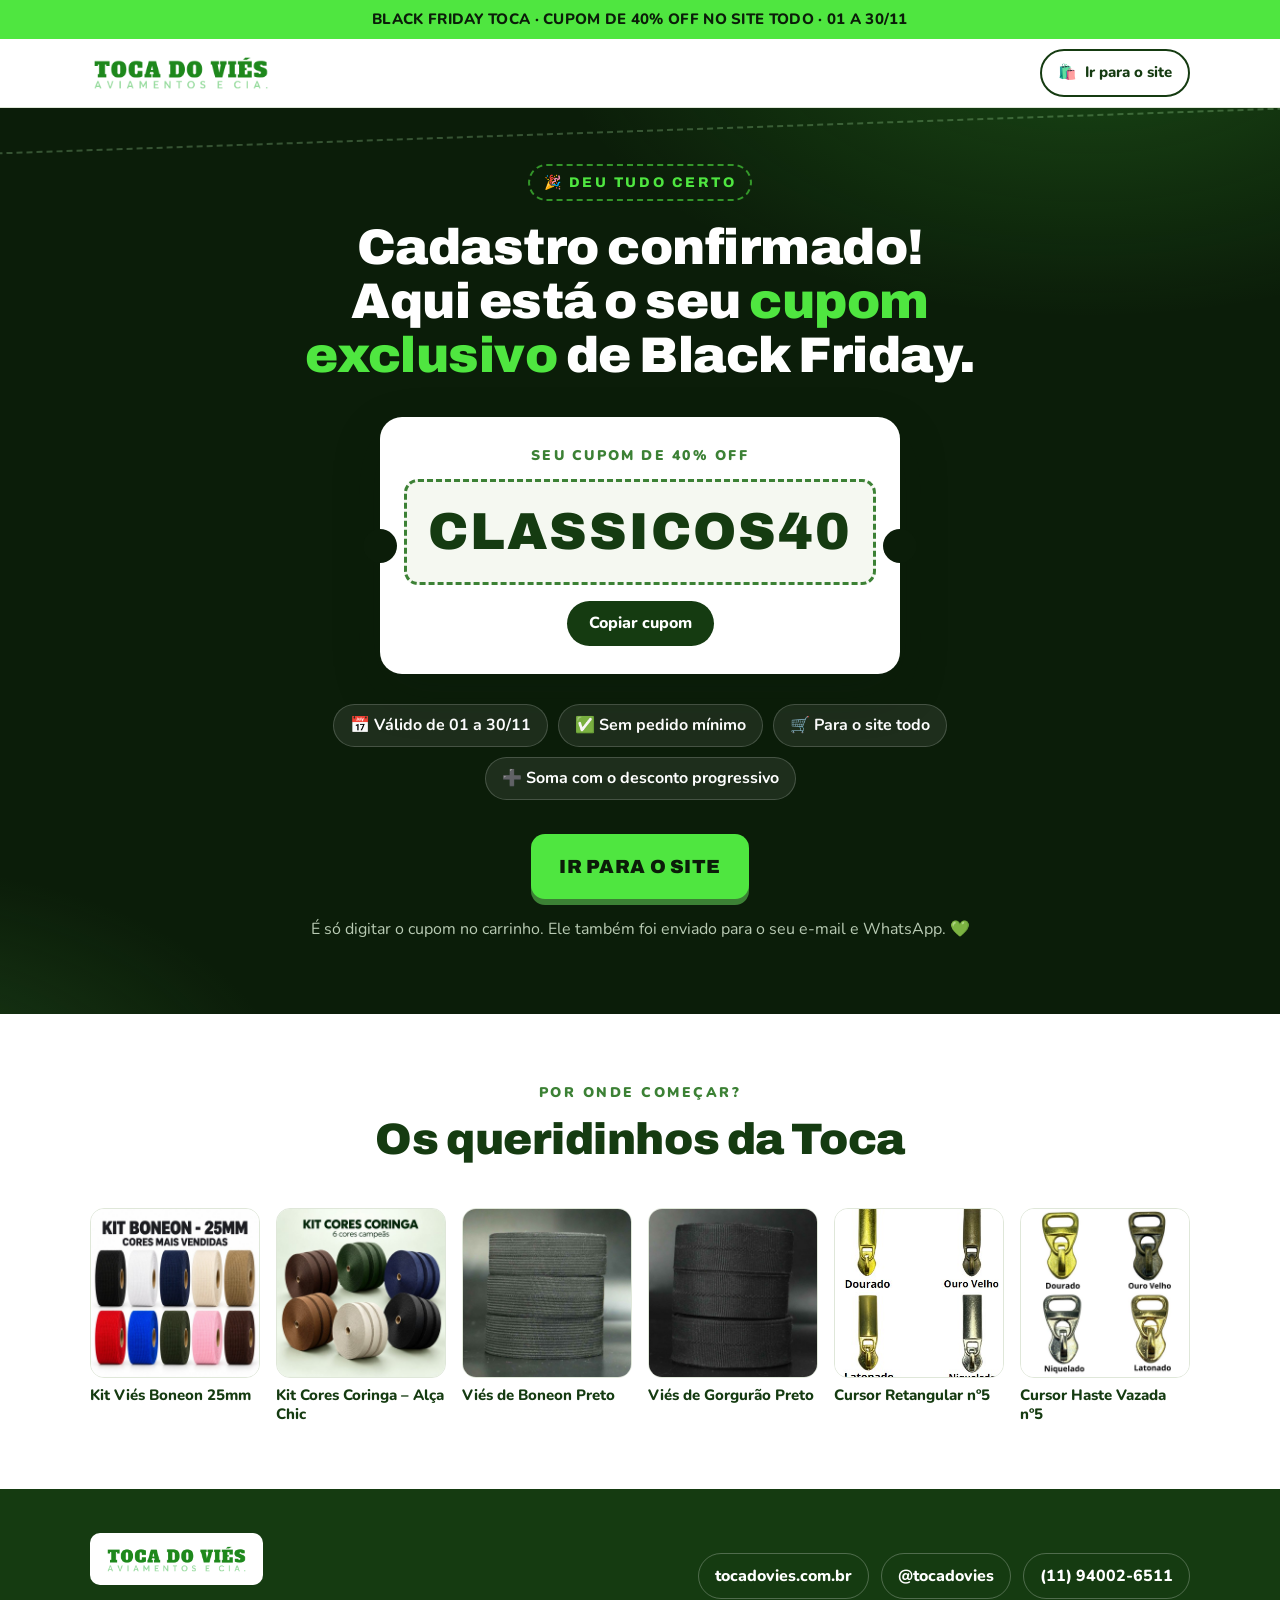
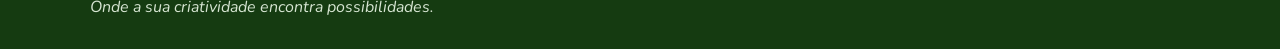
==== obrigado.html @ e6060179 "Landing page Black Friday 2026 com captura de leads e página de agradecimento Co-Authored-By: Claude" ====
<!doctype html>
<html lang="pt-BR">
<head>
  <meta charset="utf-8">
  <meta name="viewport" content="width=device-width, initial-scale=1">
  <title>Cadastro confirmado! | Black Friday Toca do Viés</title>
  <meta name="robots" content="noindex, nofollow">
  <meta name="theme-color" content="#0b1d09">

  <link rel="icon" href="assets/img/favicon.png">
  <link rel="preconnect" href="https://fonts.googleapis.com">
  <link rel="preconnect" href="https://fonts.gstatic.com" crossorigin>
  <link href="https://fonts.googleapis.com/css2?family=Archivo:wght@800;900&family=Nunito:wght@400;600;700;800;900&display=swap" rel="stylesheet">
  <link rel="stylesheet" href="assets/css/style.css">

  <script src="assets/js/config.js"></script>
  <script src="assets/js/tracking.js"></script>
</head>
<body class="thanks">

  <div class="topbar">BLACK FRIDAY TOCA · CUPOM DE 40% OFF NO SITE TODO · 01 A 30/11</div>

  <header class="header">
    <div class="container">
      <img src="assets/img/logo.png" alt="Toca do Viés Aviamentos e Cia." height="40">
      <a class="header-cta" data-site href="https://www.tocadovies.com.br">🛍️ <span>Ir para o site</span></a>
    </div>
  </header>

  <section class="hero">
    <div class="container">
      <span class="eyebrow">🎉 Deu tudo certo</span>
      <h1><span id="greeting">Cadastro confirmado!</span><br>Aqui está o seu <span class="hl">cupom exclusivo</span> de Black Friday.</h1>

      <div class="coupon">
        <div class="coupon-label">Seu cupom de 40% OFF</div>
        <div class="coupon-code" id="coupon-code">CLASSICOS40</div>
        <button type="button" class="copy-btn" id="copy-btn">Copiar cupom</button>
      </div>

      <ul class="rules">
        <li>📅 Válido de 01 a 30/11</li>
        <li>✅ Sem pedido mínimo</li>
        <li>🛒 Para o site todo</li>
        <li>➕ Soma com o desconto progressivo</li>
      </ul>

      <div class="thanks-cta">
        <a class="btn" data-site href="https://www.tocadovies.com.br">Ir para o site</a>
      </div>
      <p class="thanks-note">É só digitar o cupom no carrinho. Ele também foi enviado para o seu e-mail e WhatsApp. 💚</p>
    </div>
  </section>

  <section class="thanks-products">
    <div class="container">
      <div class="section-head">
        <span class="kicker">Por onde começar?</span>
        <h2>Os queridinhos da Toca</h2>
      </div>
      <div class="mini-products">
        <a data-product href="https://www.tocadovies.com.br/gorgurao/gorgurao/kit-vies-boneon-25mm-10-cores-mais-vendidas"><img src="assets/img/kit-vies-boneon.jpg" alt="" loading="lazy">Kit Viés Boneon 25mm</a>
        <a data-product href="https://www.tocadovies.com.br/alca-chic-de-poliester/kit-alca-chic-cores-campeas-de-vendas-30mm-3cm"><img src="assets/img/kit-alca-chic.jpg" alt="" loading="lazy">Kit Cores Coringa – Alça Chic</a>
        <a data-product href="https://www.tocadovies.com.br/vies-boneon/preto"><img src="assets/img/vies-boneon-preto.jpg" alt="" loading="lazy">Viés de Boneon Preto</a>
        <a data-product href="https://www.tocadovies.com.br/vies-de-gorgurao/preto?variant_id=26385"><img src="assets/img/vies-gorgurao-preto.jpg" alt="" loading="lazy">Viés de Gorgurão Preto</a>
        <a data-product href="https://www.tocadovies.com.br/cursores-e-ziper/cursores/cursor-n5-retangular?variant_id=10867"><img src="assets/img/cursor-retangular.jpg" alt="" loading="lazy">Cursor Retangular nº5</a>
        <a data-product href="https://www.tocadovies.com.br/cursores-e-ziper/cursores/cursor-n5-haste-vazada?variant_id=7429"><img src="assets/img/cursor-haste-vazada.jpg" alt="" loading="lazy">Cursor Haste Vazada nº5</a>
      </div>
    </div>
  </section>

  <footer class="footer">
    <div class="container">
      <div class="footer-brand">
        <img src="assets/img/logo.png" alt="Toca do Viés Aviamentos e Cia." height="32">
        <p>Onde a sua criatividade encontra possibilidades.</p>
      </div>
      <div class="footer-links">
        <a data-site href="https://www.tocadovies.com.br" target="_blank" rel="noopener">tocadovies.com.br</a>
        <a data-instagram href="https://www.instagram.com/tocadovies" target="_blank" rel="noopener">@tocadovies</a>
        <a data-whatsapp href="https://wa.me/5511940026511" target="_blank" rel="noopener">(11) 94002-6511</a>
      </div>
    </div>
  </footer>

  <script>
    (function () {
      var cfg = window.TOCA_CONFIG || {};
      document.getElementById('coupon-code').textContent = cfg.COUPON;

      document.querySelectorAll('[data-site]').forEach(function (a) { a.href = tocaSiteUrl(); });
      document.querySelectorAll('[data-product]').forEach(function (a) { a.href = tocaSiteUrl(a.getAttribute('href')); a.target = '_blank'; a.rel = 'noopener'; });
      document.querySelectorAll('[data-instagram]').forEach(function (a) { a.href = cfg.INSTAGRAM_URL; });
      document.querySelectorAll('[data-whatsapp]').forEach(function (a) { a.href = 'https://wa.me/' + cfg.WHATSAPP; });

      try {
        var lead = JSON.parse(sessionStorage.getItem('toca_lead') || 'null');
        if (lead && lead.nome) document.getElementById('greeting').textContent = 'Cadastro confirmado, ' + lead.nome + '!';
      } catch (e) {}

      var btn = document.getElementById('copy-btn');
      btn.addEventListener('click', function () {
        var ok = function () {
          btn.textContent = 'Cupom copiado! ✓';
          btn.classList.add('copied');
          setTimeout(function () { btn.textContent = 'Copiar cupom'; btn.classList.remove('copied'); }, 2500);
        };
        if (navigator.clipboard) {
          navigator.clipboard.writeText(cfg.COUPON).then(ok, function () {});
        } else {
          var r = document.createRange(); r.selectNodeContents(document.getElementById('coupon-code'));
          var sel = getSelection(); sel.removeAllRanges(); sel.addRange(r);
          try { document.execCommand('copy'); ok(); } catch (e) {}
        }
      });
    })();
  </script>
</body>
</html>
---- assets/css/style.css ----
/* Toca do Viés — Black Friday 2026 */
:root {
  --ink: #0b1d09;
  --forest: #153b11;
  --forest-2: #1d4d18;
  --leaf: #3c8135;
  --lime: #4fe640;
  --lime-soft: #b8f5b1;
  --paper: #f5f8f1;
  --white: #ffffff;
  --text: #1c2619;
  --muted: #55634f;
  --line: #dfe7d9;
  --error: #c62828;
  --radius: 18px;
  --shadow: 0 18px 50px rgba(11, 29, 9, .18);
  --font-display: "Archivo", "Arial Black", system-ui, sans-serif;
  --font-body: "Nunito", system-ui, -apple-system, "Segoe UI", sans-serif;
}

*, *::before, *::after { box-sizing: border-box; }
html { scroll-behavior: smooth; -webkit-text-size-adjust: 100%; }
body {
  margin: 0;
  font-family: var(--font-body);
  font-size: 18px;
  line-height: 1.55;
  color: var(--text);
  background: var(--paper);
}
img { max-width: 100%; display: block; }
a { color: inherit; }
h1, h2, h3 { font-family: var(--font-display); line-height: 1.08; margin: 0; letter-spacing: -.01em; }
p { margin: 0; }
.container { width: 100%; max-width: 1140px; margin: 0 auto; padding: 0 20px; }
.sr-only { position: absolute; width: 1px; height: 1px; overflow: hidden; clip: rect(0 0 0 0); white-space: nowrap; }

/* Linha de costura (pesponto) */
.stitch { border: 2px dashed currentColor; }

/* ---------- Faixa superior ---------- */
.topbar {
  background: var(--lime);
  color: var(--ink);
  font-weight: 800;
  font-size: 15px;
  text-align: center;
  padding: 8px 16px;
  letter-spacing: .02em;
}

/* ---------- Header ---------- */
.header { background: var(--white); border-bottom: 1px solid var(--line); }
.header .container { display: flex; align-items: center; justify-content: space-between; gap: 16px; padding-top: 10px; padding-bottom: 10px; }
.header img { height: 40px; width: auto; }
.header-cta {
  display: inline-flex; align-items: center; gap: 8px;
  font-weight: 800; font-size: 15px; text-decoration: none;
  color: var(--forest);
  padding: 10px 16px; border-radius: 999px; border: 2px solid var(--forest);
}
.header-cta:hover { background: var(--forest); color: var(--white); }

/* ---------- Hero ---------- */
.hero {
  position: relative;
  overflow: hidden;
  background:
    radial-gradient(900px 500px at 85% -10%, rgba(79, 230, 64, .22), transparent 60%),
    radial-gradient(700px 400px at -10% 110%, rgba(60, 129, 53, .35), transparent 60%),
    var(--ink);
  color: var(--white);
  padding: 48px 0 64px;
}
.hero::before {
  /* fita de viés costurada */
  content: "";
  position: absolute; left: -5%; right: -5%; top: 22px; height: 0;
  border-top: 2px dashed rgba(184, 245, 177, .25);
  transform: rotate(-2deg);
}
.hero .container {
  position: relative; display: grid; grid-template-columns: 1.1fr .9fr;
  grid-template-areas: "copy form" "extra form";
  column-gap: 48px; align-items: center;
}
.hero-copy { grid-area: copy; align-self: end; }
.hero-extra { grid-area: extra; align-self: start; }
.hero .form-card { grid-area: form; }

.eyebrow {
  display: inline-flex; align-items: center; gap: 10px;
  font-family: var(--font-display); font-weight: 800;
  font-size: 14px; letter-spacing: .18em; text-transform: uppercase;
  color: var(--lime);
  border: 2px dashed rgba(79, 230, 64, .6);
  border-radius: 999px; padding: 6px 14px;
}
.hero h1 { font-size: clamp(36px, 5.4vw, 62px); font-weight: 900; margin: 20px 0 16px; }
.hero h1 .hl { color: var(--lime); }
.hero .lead { font-size: 21px; color: #d6e5d2; max-width: 34ch; }

.offer {
  display: flex; align-items: center; gap: 20px;
  margin-top: 28px;
}
.offer-badge {
  flex: none;
  width: 150px; height: 150px; border-radius: 50%;
  background: var(--lime); color: var(--ink);
  display: grid; place-content: center; text-align: center;
  font-family: var(--font-display); font-weight: 900;
  box-shadow: 0 0 0 8px rgba(79, 230, 64, .18);
  transform: rotate(-8deg);
  position: relative;
}
.offer-badge::after { content: ""; position: absolute; inset: 7px; border-radius: 50%; border: 2px dashed var(--ink); opacity: .55; }
.offer-badge strong { font-size: 56px; line-height: .9; display: block; }
.offer-badge span { font-size: 18px; letter-spacing: .08em; }
.offer-list { list-style: none; margin: 0; padding: 0; display: grid; gap: 8px; font-size: 17px; }
.offer-list li { display: flex; gap: 10px; align-items: flex-start; }
.offer-list li::before { content: "✓"; color: var(--lime); font-weight: 900; }

.countdown-wrap { margin-top: 30px; }
.countdown-wrap p { font-size: 14px; font-weight: 800; text-transform: uppercase; letter-spacing: .12em; color: var(--lime-soft); margin-bottom: 8px; }
.countdown { display: flex; gap: 10px; }
.countdown div {
  min-width: 68px; text-align: center;
  background: rgba(255, 255, 255, .07);
  border: 1px solid rgba(255, 255, 255, .14);
  border-radius: 12px; padding: 8px 6px;
}
.countdown b { display: block; font-family: var(--font-display); font-size: 28px; font-weight: 900; line-height: 1.1; font-variant-numeric: tabular-nums; }
.countdown small { font-size: 12px; text-transform: uppercase; letter-spacing: .1em; color: #b9cbb4; }

/* ---------- Formulário ---------- */
.form-card {
  background: var(--white); color: var(--text);
  border-radius: 24px; padding: 30px 28px 26px;
  box-shadow: var(--shadow);
  position: relative;
}
.form-card::after {
  content: ""; position: absolute; inset: 8px; border-radius: 18px;
  border: 2px dashed var(--line); pointer-events: none;
}
.form-card > * { position: relative; z-index: 1; }
.form-card h2 { font-size: 26px; color: var(--forest); }
.form-card .form-sub { color: var(--muted); font-size: 16px; margin: 6px 0 18px; }

.field { margin-bottom: 14px; }
.field label { display: block; font-weight: 800; font-size: 15px; margin-bottom: 6px; color: var(--forest); }
.field input[type="text"], .field input[type="email"], .field input[type="tel"] {
  width: 100%; font: inherit; font-size: 17px;
  padding: 14px 16px; border-radius: 12px;
  border: 2px solid var(--line); background: var(--paper); color: var(--text);
  transition: border-color .15s, background .15s;
}
.field input:focus { outline: none; border-color: var(--leaf); background: var(--white); }
.field-error { display: block; min-height: 0; color: var(--error); font-size: 14px; font-weight: 700; margin-top: 4px; }
.field-error:empty { display: none; }
.has-error input[type="text"], .has-error input[type="email"], .has-error input[type="tel"] { border-color: var(--error); }

.consent { display: flex; gap: 10px; align-items: flex-start; font-size: 15px; line-height: 1.4; color: var(--muted); cursor: pointer; font-weight: 600; }
.consent input { width: 22px; height: 22px; flex: none; margin: 0; accent-color: var(--leaf); }

.btn {
  display: inline-flex; align-items: center; justify-content: center; gap: 10px;
  font-family: var(--font-display); font-weight: 900; font-size: 19px;
  text-transform: uppercase; letter-spacing: .03em; text-decoration: none;
  border: 0; cursor: pointer;
  padding: 18px 28px; border-radius: 14px;
  background: var(--lime); color: var(--ink);
  box-shadow: 0 6px 0 var(--leaf);
  transition: transform .1s, box-shadow .1s, filter .15s;
}
.btn:hover { filter: brightness(1.05); }
.btn:active { transform: translateY(4px); box-shadow: 0 2px 0 var(--leaf); }
.btn:focus-visible { outline: 3px solid var(--forest); outline-offset: 3px; }
.btn-block { width: 100%; margin-top: 18px; }
.btn-dark { background: var(--forest); color: var(--white); box-shadow: 0 6px 0 var(--ink); }
.btn.is-loading { opacity: .7; pointer-events: none; }
.btn.is-loading::after { content: ""; width: 18px; height: 18px; border-radius: 50%; border: 3px solid currentColor; border-right-color: transparent; animation: spin .7s linear infinite; }
@keyframes spin { to { transform: rotate(360deg); } }

.form-safe { text-align: center; font-size: 13px; color: var(--muted); margin-top: 14px; }

/* ---------- Seções ---------- */
.section { padding: 80px 0; }
.section-head { text-align: center; max-width: 720px; margin: 0 auto 44px; }
.section-head .kicker { font-weight: 900; font-size: 14px; letter-spacing: .18em; text-transform: uppercase; color: var(--leaf); }
.section-head h2 { font-size: clamp(30px, 4vw, 44px); font-weight: 900; color: var(--forest); margin-top: 10px; }
.section-head p { color: var(--muted); margin-top: 12px; }

/* Como funciona */
.steps { display: grid; grid-template-columns: repeat(3, 1fr); gap: 24px; counter-reset: step; }
.step {
  background: var(--white); border-radius: var(--radius); padding: 30px 26px;
  border: 1px solid var(--line); position: relative;
}
.step-num {
  width: 56px; height: 56px; border-radius: 50%;
  display: grid; place-content: center;
  background: var(--forest); color: var(--lime);
  font-family: var(--font-display); font-weight: 900; font-size: 24px;
  margin-bottom: 18px;
}
.step h3 { font-size: 22px; color: var(--forest); margin-bottom: 8px; }
.step p { color: var(--muted); }
.step code { font-family: var(--font-display); font-weight: 900; color: var(--forest); background: var(--lime-soft); padding: 1px 8px; border-radius: 6px; }

/* Produtos */
.products-section { background: var(--white); }
.products { display: grid; grid-template-columns: repeat(3, 1fr); gap: 24px; }
.product {
  display: flex; flex-direction: column;
  background: var(--paper); border-radius: var(--radius); overflow: hidden;
  border: 1px solid var(--line);
  transition: transform .2s, box-shadow .2s;
}
.product:hover { transform: translateY(-4px); box-shadow: var(--shadow); }
.product-img { position: relative; aspect-ratio: 1; background: var(--white); }
.product-img img { width: 100%; height: 100%; object-fit: cover; }
.product-tag {
  position: absolute; bottom: 14px; right: 14px;
  background: var(--ink); color: var(--lime);
  font-family: var(--font-display); font-weight: 900; font-size: 14px;
  padding: 6px 12px; border-radius: 999px;
}
.product-body { padding: 20px 22px 24px; display: flex; flex-direction: column; gap: 8px; flex: 1; }
.product-body h3 { font-size: 20px; color: var(--forest); }
.product-body p { color: var(--muted); font-size: 16px; flex: 1; }
.product-link { font-weight: 900; color: var(--leaf); text-decoration: none; margin-top: 8px; }
.product-link:hover { text-decoration: underline; }

.achadinhos {
  margin-top: 28px;
  display: flex; align-items: center; justify-content: space-between; gap: 24px;
  background: var(--forest); color: var(--white);
  border-radius: var(--radius); padding: 30px 34px;
  position: relative; overflow: hidden;
}
.achadinhos::after { content: ""; position: absolute; inset: 8px; border: 2px dashed rgba(184, 245, 177, .35); border-radius: 12px; pointer-events: none; }
.achadinhos h3 { font-size: 26px; }
.achadinhos h3 span { color: var(--lime); }
.achadinhos p { color: #cfe0ca; margin-top: 6px; }
.achadinhos .btn { flex: none; position: relative; z-index: 1; }

/* Vantagens */
.perks { display: grid; grid-template-columns: 1.3fr 1fr; gap: 24px; }
.perk-card { background: var(--white); border: 1px solid var(--line); border-radius: var(--radius); padding: 30px; }
.perk-card h3 { font-size: 24px; color: var(--forest); margin-bottom: 6px; }
.perk-card > p { color: var(--muted); }
.tiers { list-style: none; padding: 0; margin: 22px 0 0; display: grid; gap: 10px; }
.tiers li {
  display: grid; grid-template-columns: 1fr auto; align-items: center; gap: 12px;
  padding: 14px 18px; border-radius: 12px; background: var(--paper);
  font-weight: 700;
}
.tiers li b {
  font-family: var(--font-display); font-weight: 900; font-size: 22px; color: var(--forest);
  background: var(--lime-soft); border-radius: 10px; padding: 2px 12px; min-width: 76px; text-align: center;
}
.tiers li:last-child { background: var(--forest); color: var(--white); }
.tiers li:last-child b { background: var(--lime); color: var(--ink); }
.perks-side { display: grid; gap: 24px; }
.perk-mini { display: flex; gap: 18px; align-items: center; }
.perk-icon {
  flex: none; width: 64px; height: 64px; border-radius: 16px;
  background: var(--forest); color: var(--lime); display: grid; place-content: center;
}
.perk-icon svg { width: 32px; height: 32px; }
.perk-mini h3 { font-size: 21px; margin-bottom: 2px; }
.perk-mini p { color: var(--muted); font-size: 16px; }
.combo {
  background: var(--lime); color: var(--ink); border-radius: var(--radius); padding: 24px 28px;
  font-weight: 700;
}
.combo strong { font-family: var(--font-display); font-weight: 900; font-size: 20px; display: block; margin-bottom: 4px; }

/* FAQ */
.faq-section { background: var(--white); }
.faq { max-width: 800px; margin: 0 auto; display: grid; gap: 12px; }
.faq details { background: var(--paper); border: 1px solid var(--line); border-radius: 14px; }
.faq summary {
  cursor: pointer; list-style: none;
  padding: 20px 56px 20px 22px; position: relative;
  font-weight: 800; font-size: 19px; color: var(--forest);
}
.faq summary::-webkit-details-marker { display: none; }
.faq summary::after {
  content: "+"; position: absolute; right: 20px; top: 50%; transform: translateY(-50%);
  width: 30px; height: 30px; border-radius: 50%; background: var(--forest); color: var(--lime);
  display: grid; place-content: center; font-size: 22px; font-weight: 900; line-height: 1;
}
.faq details[open] summary::after { content: "–"; }
.faq details p { padding: 0 22px 20px; color: var(--muted); }
.faq code { font-family: var(--font-display); font-weight: 900; color: var(--forest); background: var(--lime-soft); padding: 1px 8px; border-radius: 6px; }

/* CTA final */
.final-cta { background: var(--ink); color: var(--white); text-align: center; padding: 72px 0; position: relative; overflow: hidden; }
.final-cta::before { content: ""; position: absolute; left: -5%; right: -5%; top: 50%; border-top: 2px dashed rgba(184, 245, 177, .12); transform: rotate(-3deg); }
.final-cta .container { position: relative; }
.final-cta h2 { font-size: clamp(32px, 4.5vw, 50px); font-weight: 900; }
.final-cta h2 span { color: var(--lime); }
.final-cta p { color: #cfe0ca; margin: 14px auto 30px; max-width: 46ch; }

/* Rodapé */
.footer { background: var(--forest); color: #d6e5d2; padding: 44px 0 30px; font-size: 16px; }
.footer .container { display: flex; flex-wrap: wrap; align-items: center; justify-content: space-between; gap: 24px; }
.footer-brand img { height: 52px; width: auto; background: var(--white); border-radius: 10px; padding: 10px 14px; }
.footer-brand p { margin-top: 10px; font-style: italic; }
.footer-links { display: flex; flex-wrap: wrap; gap: 12px; }
.footer-links a {
  display: inline-flex; align-items: center; gap: 8px; text-decoration: none;
  font-weight: 800; color: var(--white);
  padding: 10px 16px; border-radius: 999px; border: 1px solid rgba(255, 255, 255, .25);
}
.footer-links a:hover { background: rgba(255, 255, 255, .1); }
.footer-links svg { width: 20px; height: 20px; }
.footer-legal { width: 100%; border-top: 1px solid rgba(255, 255, 255, .15); padding-top: 20px; font-size: 13px; color: #a9bfa3; }

/* WhatsApp flutuante */
.wa-float {
  position: fixed; right: 18px; bottom: 18px; z-index: 50;
  width: 60px; height: 60px; border-radius: 50%;
  background: #25d366; color: var(--white);
  display: grid; place-content: center;
  box-shadow: 0 10px 30px rgba(0, 0, 0, .25);
}
.wa-float svg { width: 32px; height: 32px; }

/* ---------- Página de agradecimento ---------- */
.thanks { min-height: 100vh; display: flex; flex-direction: column; }
.thanks .hero { flex: 1; padding: 56px 0 72px; }
.thanks .hero .container { display: block; max-width: 760px; text-align: center; }
.thanks .hero h1 { font-size: clamp(32px, 5vw, 50px); }
.thanks .hero .lead { margin: 0 auto; max-width: 44ch; }
.coupon {
  margin: 34px auto 0; max-width: 520px;
  background: var(--white); color: var(--ink);
  border-radius: 22px; padding: 28px 24px;
  position: relative;
  box-shadow: var(--shadow);
}
.coupon::before, .coupon::after {
  content: ""; position: absolute; top: 50%; width: 34px; height: 34px; border-radius: 50%;
  background: var(--ink); transform: translateY(-50%);
}
.coupon::before { left: -17px; }
.coupon::after { right: -17px; }
.coupon-label { font-weight: 900; font-size: 14px; letter-spacing: .16em; text-transform: uppercase; color: var(--leaf); }
.coupon-code {
  margin: 12px 0 16px;
  font-family: var(--font-display); font-weight: 900;
  font-size: clamp(26px, 7.5vw, 52px); letter-spacing: .04em; color: var(--forest);
  border: 3px dashed var(--leaf); border-radius: 14px; padding: 10px 12px;
  background: var(--paper);
  white-space: nowrap;
}
.copy-btn {
  font: inherit; font-weight: 800; font-size: 16px; cursor: pointer;
  background: var(--forest); color: var(--white); border: 0; border-radius: 999px; padding: 10px 22px;
}
.copy-btn.copied { background: var(--leaf); }
.rules { list-style: none; padding: 0; margin: 30px auto 0; display: flex; flex-wrap: wrap; justify-content: center; gap: 10px; }
.rules li { background: rgba(255, 255, 255, .08); border: 1px solid rgba(255, 255, 255, .18); border-radius: 999px; padding: 8px 16px; font-size: 16px; font-weight: 700; }
.thanks-cta { margin-top: 34px; }
.thanks-note { margin-top: 18px; font-size: 16px; color: #b9cbb4; }

.thanks-products { padding: 64px 0; background: var(--white); }
.mini-products { display: grid; grid-template-columns: repeat(6, 1fr); gap: 16px; }
.mini-products a { text-decoration: none; color: var(--forest); font-weight: 800; font-size: 15px; line-height: 1.3; }
.mini-products img { border-radius: 14px; aspect-ratio: 1; object-fit: cover; margin-bottom: 8px; border: 1px solid var(--line); }

/* ---------- Responsivo ---------- */
@media (max-width: 960px) {
  .hero .container { grid-template-columns: 1fr; grid-template-areas: "copy" "form" "extra"; row-gap: 24px; }
  .products { grid-template-columns: repeat(2, 1fr); }
  .perks { grid-template-columns: 1fr; }
  .mini-products { grid-template-columns: repeat(3, 1fr); }
}
@media (max-width: 720px) {
  body { font-size: 17px; }
  .header img { height: 30px; }
  .header-cta { padding: 8px 14px; font-size: 14px; }
  .topbar { font-size: 13px; }
  .hero { padding: 28px 0 48px; }
  .hero h1 { margin: 14px 0 10px; }
  .hero .lead { font-size: 18px; }
  .offer { gap: 16px; margin-top: 20px; }
  .offer-badge { width: 112px; height: 112px; }
  .offer-badge strong { font-size: 42px; }
  .offer-badge span { font-size: 14px; }
  .offer-list { font-size: 15px; }
  .countdown div { min-width: 0; flex: 1; }
  .countdown b { font-size: 24px; }
  .form-card { padding: 26px 20px 22px; }
  .section { padding: 56px 0; }
  .steps { grid-template-columns: 1fr; }
  .products { grid-template-columns: 1fr 1fr; gap: 14px; }
  .product-body { padding: 14px 14px 18px; }
  .product-body h3 { font-size: 17px; }
  .product-body p { font-size: 14px; }
  .product-tag { font-size: 12px; bottom: 10px; right: 10px; padding: 4px 10px; }
  .achadinhos { flex-direction: column; align-items: flex-start; padding: 26px 24px; }
  .achadinhos .btn { width: 100%; }
  .footer .container { flex-direction: column; align-items: flex-start; }
  .wa-float { width: 54px; height: 54px; }
}
@media (max-width: 380px) {
  .products { grid-template-columns: 1fr; }
}
@media (prefers-reduced-motion: reduce) {
  html { scroll-behavior: auto; }
  * { transition: none !important; animation: none !important; }
}
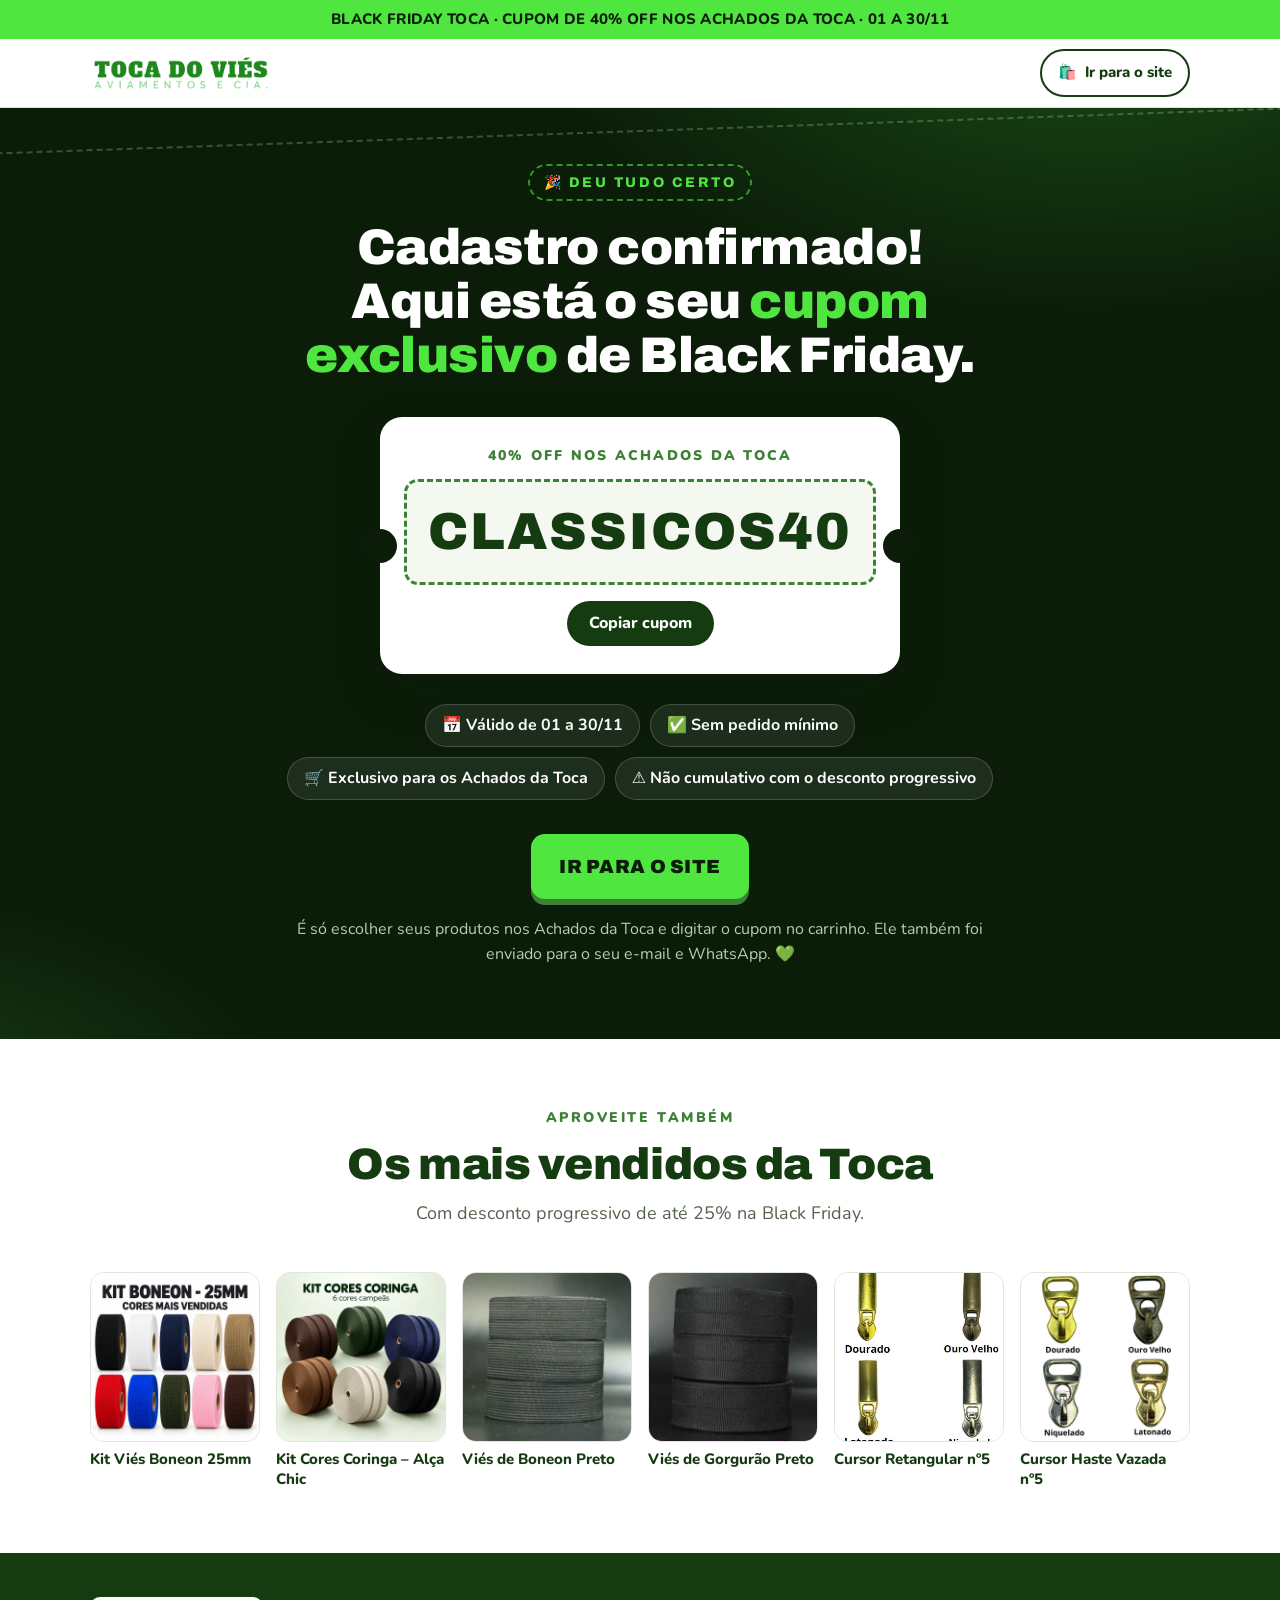
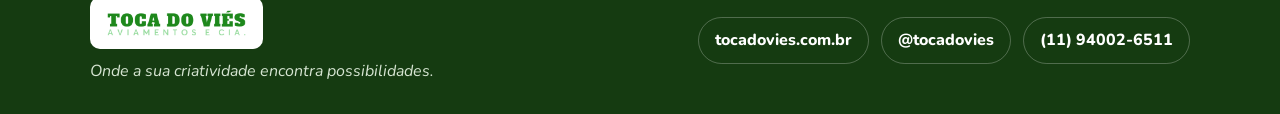
==== commit 32c4d35b: "Cupom de 40% restrito aos Achados da Toca e não cumulativo com o progressivo Co-Authored-By: Claude " ====
--- a/obrigado.html
+++ b/obrigado.html
@@ -18,7 +18,7 @@
 </head>
 <body class="thanks">
 
-  <div class="topbar">BLACK FRIDAY TOCA · CUPOM DE 40% OFF NO SITE TODO · 01 A 30/11</div>
+  <div class="topbar">BLACK FRIDAY TOCA · CUPOM DE 40% OFF NOS ACHADOS DA TOCA · 01 A 30/11</div>
 
   <header class="header">
     <div class="container">
@@ -33,7 +33,7 @@
       <h1><span id="greeting">Cadastro confirmado!</span><br>Aqui está o seu <span class="hl">cupom exclusivo</span> de Black Friday.</h1>
 
       <div class="coupon">
-        <div class="coupon-label">Seu cupom de 40% OFF</div>
+        <div class="coupon-label">40% OFF nos Achados da Toca</div>
         <div class="coupon-code" id="coupon-code">CLASSICOS40</div>
         <button type="button" class="copy-btn" id="copy-btn">Copiar cupom</button>
       </div>
@@ -41,22 +41,23 @@
       <ul class="rules">
         <li>📅 Válido de 01 a 30/11</li>
         <li>✅ Sem pedido mínimo</li>
-        <li>🛒 Para o site todo</li>
-        <li>➕ Soma com o desconto progressivo</li>
+        <li>🛒 Exclusivo para os Achados da Toca</li>
+        <li>⚠️ Não cumulativo com o desconto progressivo</li>
       </ul>
 
       <div class="thanks-cta">
-        <a class="btn" data-site href="https://www.tocadovies.com.br">Ir para o site</a>
+        <a class="btn" data-achados href="https://www.tocadovies.com.br">Ir para o site</a>
       </div>
-      <p class="thanks-note">É só digitar o cupom no carrinho. Ele também foi enviado para o seu e-mail e WhatsApp. 💚</p>
+      <p class="thanks-note">É só escolher seus produtos nos Achados da Toca e digitar o cupom no carrinho. Ele também foi enviado para o seu e-mail e WhatsApp. 💚</p>
     </div>
   </section>
 
   <section class="thanks-products">
     <div class="container">
       <div class="section-head">
-        <span class="kicker">Por onde começar?</span>
-        <h2>Os queridinhos da Toca</h2>
+        <span class="kicker">Aproveite também</span>
+        <h2>Os mais vendidos da Toca</h2>
+        <p>Com desconto progressivo de até 25% na Black Friday.</p>
       </div>
       <div class="mini-products">
         <a data-product href="https://www.tocadovies.com.br/gorgurao/gorgurao/kit-vies-boneon-25mm-10-cores-mais-vendidas"><img src="assets/img/kit-vies-boneon.jpg" alt="" loading="lazy">Kit Viés Boneon 25mm</a>
@@ -89,6 +90,7 @@
       document.getElementById('coupon-code').textContent = cfg.COUPON;
 
       document.querySelectorAll('[data-site]').forEach(function (a) { a.href = tocaSiteUrl(); });
+      document.querySelectorAll('[data-achados]').forEach(function (a) { a.href = tocaSiteUrl(cfg.ACHADOS_URL || cfg.SITE_URL); });
       document.querySelectorAll('[data-product]').forEach(function (a) { a.href = tocaSiteUrl(a.getAttribute('href')); a.target = '_blank'; a.rel = 'noopener'; });
       document.querySelectorAll('[data-instagram]').forEach(function (a) { a.href = cfg.INSTAGRAM_URL; });
       document.querySelectorAll('[data-whatsapp]').forEach(function (a) { a.href = 'https://wa.me/' + cfg.WHATSAPP; });
--- a/assets/css/style.css
+++ b/assets/css/style.css
@@ -96,7 +96,7 @@
   border: 2px dashed rgba(79, 230, 64, .6);
   border-radius: 999px; padding: 6px 14px;
 }
-.hero h1 { font-size: clamp(36px, 5.4vw, 62px); font-weight: 900; margin: 20px 0 16px; }
+.hero h1 { font-size: clamp(34px, 4.6vw, 52px); font-weight: 900; margin: 20px 0 16px; }
 .hero h1 .hl { color: var(--lime); }
 .hero .lead { font-size: 21px; color: #d6e5d2; max-width: 34ch; }
 
@@ -191,6 +191,7 @@
 .section-head .kicker { font-weight: 900; font-size: 14px; letter-spacing: .18em; text-transform: uppercase; color: var(--leaf); }
 .section-head h2 { font-size: clamp(30px, 4vw, 44px); font-weight: 900; color: var(--forest); margin-top: 10px; }
 .section-head p { color: var(--muted); margin-top: 12px; }
+.section-head-sub h2 { font-size: clamp(26px, 3.2vw, 34px); }
 
 /* Como funciona */
 .steps { display: grid; grid-template-columns: repeat(3, 1fr); gap: 24px; counter-reset: step; }
@@ -234,7 +235,7 @@
 .product-link:hover { text-decoration: underline; }
 
 .achadinhos {
-  margin-top: 28px;
+  margin-bottom: 56px;
   display: flex; align-items: center; justify-content: space-between; gap: 24px;
   background: var(--forest); color: var(--white);
   border-radius: var(--radius); padding: 30px 34px;
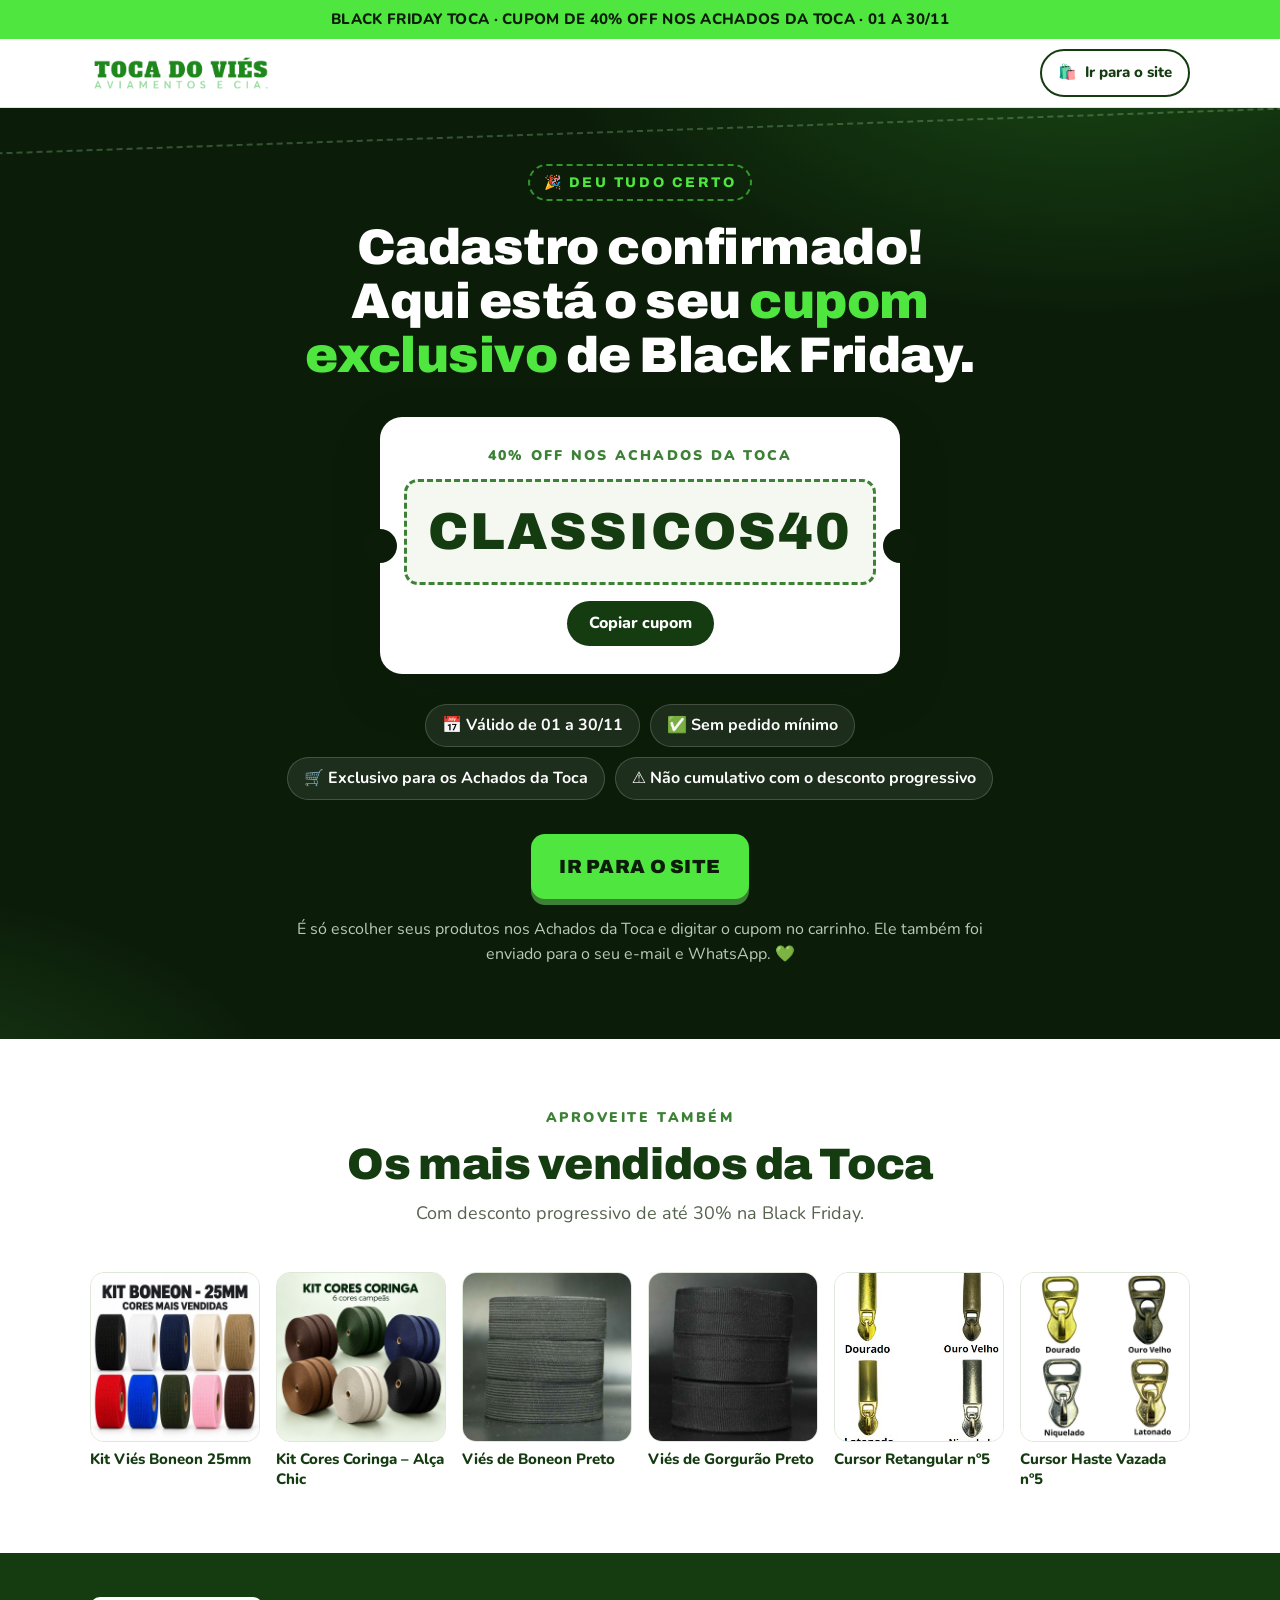
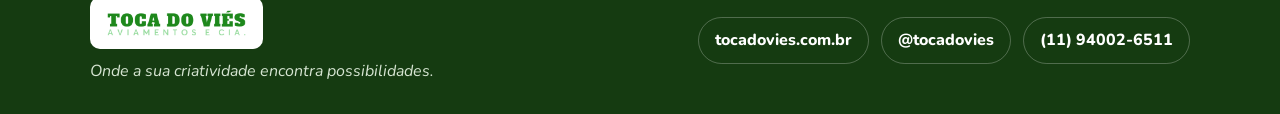
==== commit 21918b47: "Corrige faixas do desconto progressivo para 15%, 20%, 25% e 30% Co-Authored-By: Claude Opus 5.5 <nor" ====
--- a/obrigado.html
+++ b/obrigado.html
@@ -57,7 +57,7 @@
       <div class="section-head">
         <span class="kicker">Aproveite também</span>
         <h2>Os mais vendidos da Toca</h2>
-        <p>Com desconto progressivo de até 25% na Black Friday.</p>
+        <p>Com desconto progressivo de até 30% na Black Friday.</p>
       </div>
       <div class="mini-products">
         <a data-product href="https://www.tocadovies.com.br/gorgurao/gorgurao/kit-vies-boneon-25mm-10-cores-mais-vendidas"><img src="assets/img/kit-vies-boneon.jpg" alt="" loading="lazy">Kit Viés Boneon 25mm</a>
